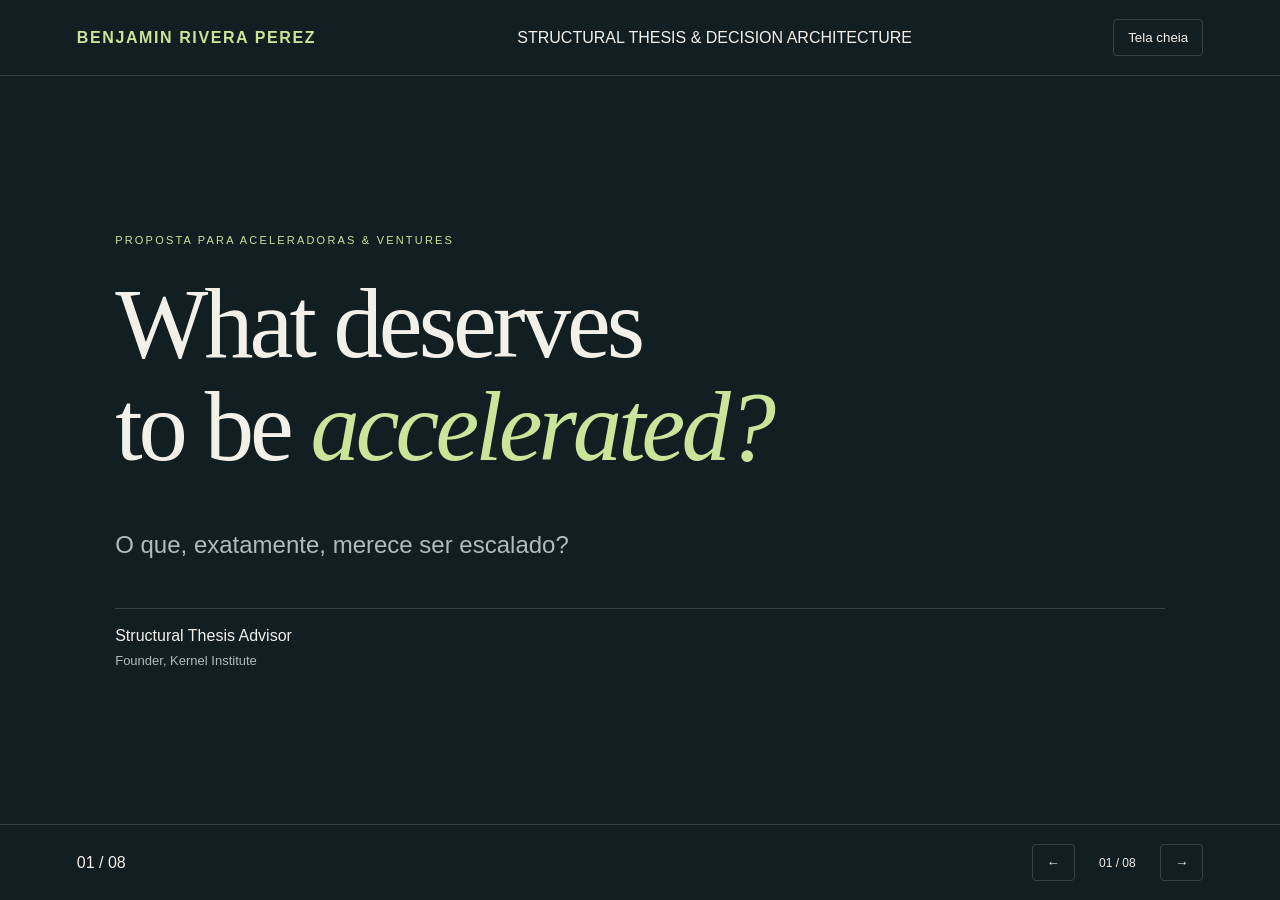
==== index.html @ 0876a804 "feat: publish innovation thesis presentation" ====
<!doctype html>
<html lang="pt-BR">
<head>
<meta charset="utf-8">
<meta name="viewport" content="width=device-width,initial-scale=1">
<meta name="description" content="Benjamin Rivera Perez — Structural Thesis & Decision Architecture">
<title>What deserves to be accelerated? — Benjamin Rivera Perez</title>
<style>
:root{color-scheme:dark;--bg:#111e22;--fg:#f2f0e9;--muted:#aebdbb;--accent:#c9e59a;--line:#344448}
*{box-sizing:border-box}body{margin:0;background:var(--bg);color:var(--fg);font:16px Arial,sans-serif}
header,footer{height:76px;padding:0 6vw;display:flex;align-items:center;justify-content:space-between;border-bottom:1px solid var(--line)}
header b{color:var(--accent);letter-spacing:.1em}header button,footer button{border:1px solid var(--line);background:none;color:var(--fg);padding:10px 14px;border-radius:4px;cursor:pointer}
main{max-width:1500px;margin:auto}.slide{display:none;min-height:calc(100vh - 152px);padding:7vh 9vw;flex-direction:column;justify-content:center;animation:in .25s ease}.slide.active{display:flex}
.k{color:var(--accent);text-transform:uppercase;letter-spacing:.2em;font-size:11px;margin:0 0 24px}
h1,h2{font:400 clamp(42px,6vw,88px)/1.04 Georgia,serif;letter-spacing:-.04em;margin:0 0 24px}h1{font-size:clamp(52px,7.7vw,112px)}
em{color:var(--accent)}p{line-height:1.6}.lead{font-size:clamp(18px,2vw,24px);color:var(--muted);max-width:850px}
.grid{display:grid;grid-template-columns:repeat(3,1fr);gap:28px;margin-top:24px}.card{border-top:1px solid #697e73;padding:20px 0}.card b{color:var(--accent);font:italic 24px Georgia}.card h3{font-size:21px;font-weight:400}.card p{color:var(--muted);font-size:15px}
.pair{display:grid;grid-template-columns:1fr 1fr;gap:50px;margin-top:16px}.row{border-top:1px solid var(--line);padding:15px 0;line-height:1.5}.row span{color:var(--muted)}
.quote{border-left:2px solid var(--accent);padding:14px 24px;margin-top:22px;font:22px/1.5 Georgia,serif;max-width:900px}
.pills{display:flex;flex-wrap:wrap;gap:10px;margin-top:20px}.pills span{border:1px solid #52655e;border-radius:24px;padding:9px 14px;color:var(--muted);font-size:13px}
.small{color:var(--muted);font-size:12px;line-height:1.7}.identity{border-top:1px solid var(--line);padding-top:18px;margin-top:20px}.identity span{display:block;color:var(--muted);margin-top:8px;font-size:13px}
footer{border-top:1px solid var(--line);border-bottom:0}.nav{display:flex;align-items:center;gap:10px}.nav span{font-size:12px;min-width:65px;text-align:center}
@keyframes in{from{opacity:.5;transform:translateY(5px)}to{opacity:1;transform:none}}
@media(max-width:700px){header,footer{padding:0 5vw;height:65px}.slide{padding:35px 7vw;min-height:calc(100vh - 130px)}.grid,.pair{grid-template-columns:1fr;gap:8px}.card{padding:12px 0}.card h3{margin:10px 0}.card p{margin:8px 0}.topline{display:none}}
@media print{header,footer{display:none}.slide,.slide.active{display:flex;min-height:100vh;page-break-after:always}}
</style></head>
<body>
<header><b>BENJAMIN RIVERA PEREZ</b><span class="topline">STRUCTURAL THESIS &amp; DECISION ARCHITECTURE</span><button onclick="document.documentElement.requestFullscreen?.()">Tela cheia</button></header>
<main>
<section class="slide active"><p class="k">Proposta para aceleradoras &amp; ventures</p><h1>What deserves<br>to be <em>accelerated?</em></h1><p class="lead">O que, exatamente, merece ser escalado?</p><div class="identity">Structural Thesis Advisor<span>Founder, Kernel Institute</span></div></section>
<section class="slide"><p class="k">01 / Antes da irreversibilidade</p><h2>Uma hipótese<br>pode virar <em>infraestrutura.</em></h2><p class="lead">Quanto melhor a execução, mais rápido uma premissa equivocada se torna cara, complexa e difícil de remover.</p><div class="grid"><article class="card"><b>01</b><h3>Premissa</h3><p>Uma afirmação sobre o mundo começa a sustentar o negócio.</p></article><article class="card"><b>02</b><h3>Compromisso</h3><p>Produto, processos e capital passam a depender dela.</p></article><article class="card"><b>03</b><h3>Infraestrutura</h3><p>Automação e operação tornam essa premissa difícil de revisar.</p></article></div><div class="quote">O que precisa ser verdade para esta empresa funcionar?</div></section>
<section class="slide"><p class="k">02 / Uma trajetória</p><h2>Três perguntas.<br><em>Uma contribuição.</em></h2><div class="grid"><article class="card"><b>I</b><h3>Should it scale?</h3><p>A tese estrutural merece escalar?</p></article><article class="card"><b>II</b><h3>What can be delegated?</h3><p>O que pode ser delegado preservando independência, prova e responsabilidade?</p></article><article class="card"><b>III</b><h3>How should it be built?</h3><p>Como transformar a tese em arquitetura executável?</p></article></div></section>
<section class="slide"><p class="k">03 / Should it scale?</p><h2>Separar estrutura<br>de <em>narrativa.</em></h2><div class="pair"><div><p class="lead">Tornar explícita a afirmação fundamental que sustenta o negócio.</p><div class="pills"><span>Evidência observada</span><span>Hipótese</span><span>Dependência contextual</span><span>Convenção</span><span>Escolha de design</span></div></div><div><div class="row"><b>Q Stop Criterion</b><br><span>Um critério antes que premissas se tornem capital, software, automação ou infraestrutura.</span></div><div class="row"><b>Q for Venture</b><br><span>Investigar a tese da startup e distinguir structural insight de narrative strength.</span></div></div></div><div class="quote">Há evidência estrutural suficiente para permitir que esta premissa escale?</div><p class="small">Q não pretende prever sucesso empresarial nem substituir as demais dimensões da due diligence.</p></section>
<section class="slide"><p class="k">04 / What can be delegated?</p><h2>Capacidade de executar.<br><em>Legitimidade para decidir.</em></h2><div class="pair"><div><p class="lead">O sistema deve ocupar esta função?</p><div class="row"><span>Pode verificar a própria execução?</span></div><div class="row"><span>Pode controlar o registro usado para prová-la?</span></div><div class="row"><span>Pode julgar conflitos dos quais participa?</span></div></div><div><p class="lead">Arquitetura de verificação</p><div class="row"><span>Separação entre execução, prova e adjudicação.</span></div><div class="row"><span>Independência de funções com conflito de interesse.</span></div><div class="row"><span>Proveniência, reconstrução temporal e accountability.</span></div></div></div><p class="small">Pesquisa: Impossible Delegation · Universal Verification Principle · The Blind Algorithm · Algorithmic Verifiability</p></section>
<section class="slide"><p class="k">05 / How should it be built?</p><h2>Da tese ao<br><em>sistema executável.</em></h2><p class="lead">Quase três décadas em tecnologia e ambientes regulados, conectadas a uma linha própria de pesquisa aplicada.</p><div class="grid"><article class="card"><b>01</b><h3>Entity360</h3><p>Entidades, papéis, relações, condições, estados e tempo.</p></article><article class="card"><b>02</b><h3>MS360</h3><p>Memória organizacional, proveniência e reconstrução de decisões.</p></article><article class="card"><b>03</b><h3>QuipuDB / QuipuKM</h3><p>Arquiteturas para dados, semântica, temporalidade e conhecimento.</p></article></div><div class="quote">Usar implementação para testar aquilo que a pesquisa afirma.</div></section>
<section class="slide"><p class="k">06 / Contribuição à aceleração</p><h2>Uma capacidade para<br><em>a própria aceleradora.</em></h2><div class="grid"><article class="card"><b>Antes</b><h3>Examinar a tese</h3><p>Structural Thesis Review em oportunidades de maior complexidade.</p></article><article class="card"><b>Durante</b><h3>Estruturar com o founder</h3><p>Separar hipótese, arquitetura, delegação e implementação.</p></article><article class="card"><b>Na escala</b><h3>Revisar o compromisso</h3><p>Introduzir um stop criterion antes de incorporar premissas à infraestrutura.</p></article></div><div class="pills"><span>AI &amp; Agentic Systems</span><span>Deep Tech</span><span>HealthTech</span><span>LegalTech / RegTech</span><span>GovTech</span><span>Research-to-Product</span></div></section>
<section class="slide"><p class="k">Structural Thesis Advisor</p><h2>Before building it<br>the right way,<br><em>determine whether it is<br>the right thing to build.</em></h2><div class="identity">Benjamin Rivera Perez<span>Founder, Kernel Institute</span><span>Founder &amp; CEO, Hyperweb Healthtech OÜ</span><span>Technology Executive &amp; Systems Architect, Megaweb Solutions</span></div><p class="small"><a style="color:var(--accent)" href="https://kernel.institute">kernel.institute</a></p></section>
</main>
<footer><span id="title">01 / 08</span><div class="nav"><button id="prev" aria-label="Anterior">←</button><span id="page">01 / 08</span><button id="next" aria-label="Próxima">→</button></div></footer>
<script>
const slides=[...document.querySelectorAll('.slide')];let n=0;function show(i){n=Math.max(0,Math.min(slides.length-1,i));slides.forEach((s,j)=>s.classList.toggle('active',j===n));const x=String(n+1).padStart(2,'0')+' / '+String(slides.length).padStart(2,'0');document.querySelector('#page').textContent=x;document.querySelector('#title').textContent=x;document.querySelector('#prev').disabled=n===0;document.querySelector('#next').disabled=n===slides.length-1;location.hash=n+1}document.querySelector('#prev').onclick=()=>show(n-1);document.querySelector('#next').onclick=()=>show(n+1);document.addEventListener('keydown',e=>{if(e.key==='ArrowRight'||e.key==='PageDown')show(n+1);if(e.key==='ArrowLeft'||e.key==='PageUp')show(n-1);if(e.key==='Home')show(0);if(e.key==='End')show(slides.length-1)});show((parseInt(location.hash.slice(1))||1)-1)
</script></body></html>
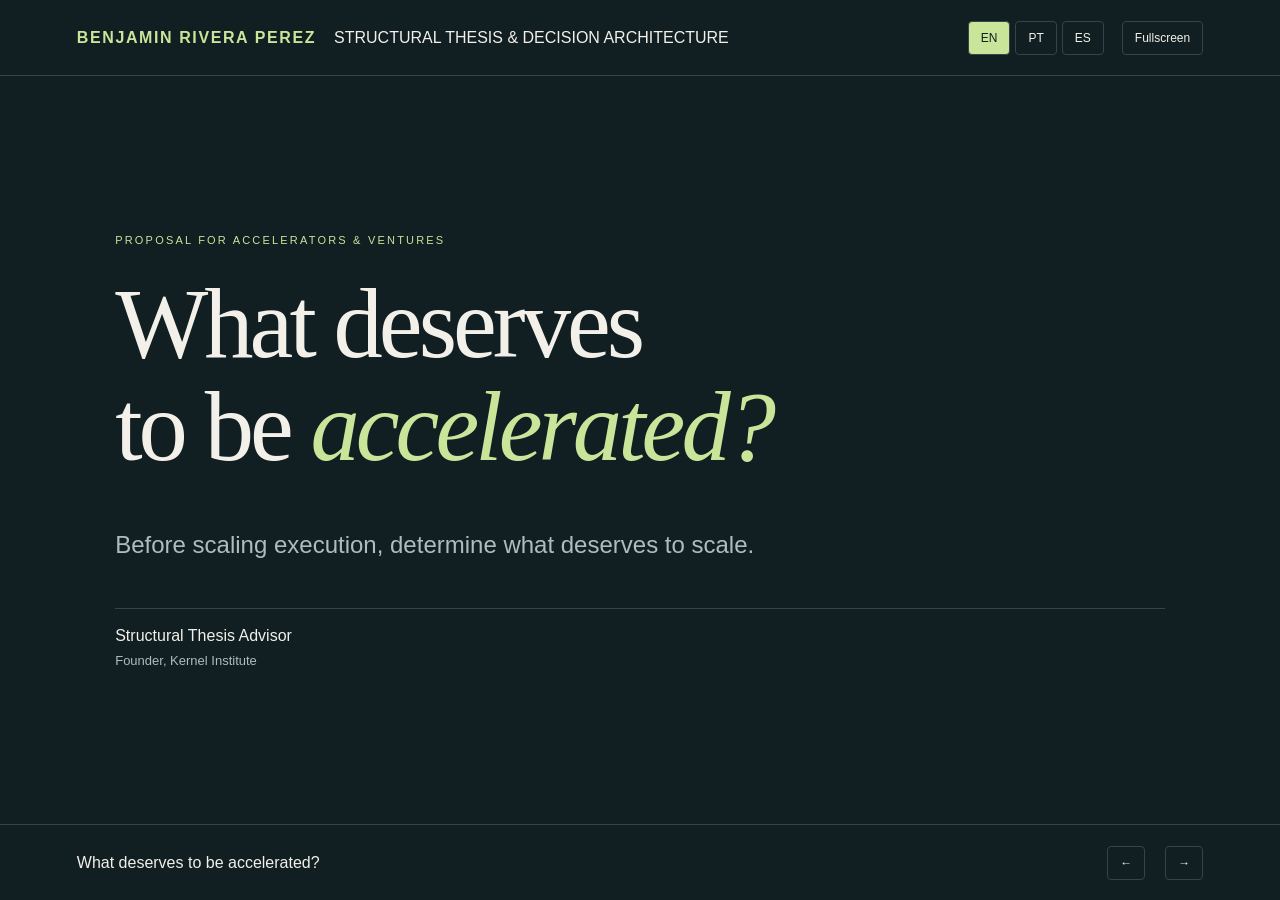
==== commit 3fb16135: "feat: add English Portuguese and Spanish presentations" ====
--- a/index.html
+++ b/index.html
@@ -1,42 +1 @@
-<!doctype html>
-<html lang="pt-BR">
-<head>
-<meta charset="utf-8">
-<meta name="viewport" content="width=device-width,initial-scale=1">
-<meta name="description" content="Benjamin Rivera Perez — Structural Thesis & Decision Architecture">
-<title>What deserves to be accelerated? — Benjamin Rivera Perez</title>
-<style>
-:root{color-scheme:dark;--bg:#111e22;--fg:#f2f0e9;--muted:#aebdbb;--accent:#c9e59a;--line:#344448}
-*{box-sizing:border-box}body{margin:0;background:var(--bg);color:var(--fg);font:16px Arial,sans-serif}
-header,footer{height:76px;padding:0 6vw;display:flex;align-items:center;justify-content:space-between;border-bottom:1px solid var(--line)}
-header b{color:var(--accent);letter-spacing:.1em}header button,footer button{border:1px solid var(--line);background:none;color:var(--fg);padding:10px 14px;border-radius:4px;cursor:pointer}
-main{max-width:1500px;margin:auto}.slide{display:none;min-height:calc(100vh - 152px);padding:7vh 9vw;flex-direction:column;justify-content:center;animation:in .25s ease}.slide.active{display:flex}
-.k{color:var(--accent);text-transform:uppercase;letter-spacing:.2em;font-size:11px;margin:0 0 24px}
-h1,h2{font:400 clamp(42px,6vw,88px)/1.04 Georgia,serif;letter-spacing:-.04em;margin:0 0 24px}h1{font-size:clamp(52px,7.7vw,112px)}
-em{color:var(--accent)}p{line-height:1.6}.lead{font-size:clamp(18px,2vw,24px);color:var(--muted);max-width:850px}
-.grid{display:grid;grid-template-columns:repeat(3,1fr);gap:28px;margin-top:24px}.card{border-top:1px solid #697e73;padding:20px 0}.card b{color:var(--accent);font:italic 24px Georgia}.card h3{font-size:21px;font-weight:400}.card p{color:var(--muted);font-size:15px}
-.pair{display:grid;grid-template-columns:1fr 1fr;gap:50px;margin-top:16px}.row{border-top:1px solid var(--line);padding:15px 0;line-height:1.5}.row span{color:var(--muted)}
-.quote{border-left:2px solid var(--accent);padding:14px 24px;margin-top:22px;font:22px/1.5 Georgia,serif;max-width:900px}
-.pills{display:flex;flex-wrap:wrap;gap:10px;margin-top:20px}.pills span{border:1px solid #52655e;border-radius:24px;padding:9px 14px;color:var(--muted);font-size:13px}
-.small{color:var(--muted);font-size:12px;line-height:1.7}.identity{border-top:1px solid var(--line);padding-top:18px;margin-top:20px}.identity span{display:block;color:var(--muted);margin-top:8px;font-size:13px}
-footer{border-top:1px solid var(--line);border-bottom:0}.nav{display:flex;align-items:center;gap:10px}.nav span{font-size:12px;min-width:65px;text-align:center}
-@keyframes in{from{opacity:.5;transform:translateY(5px)}to{opacity:1;transform:none}}
-@media(max-width:700px){header,footer{padding:0 5vw;height:65px}.slide{padding:35px 7vw;min-height:calc(100vh - 130px)}.grid,.pair{grid-template-columns:1fr;gap:8px}.card{padding:12px 0}.card h3{margin:10px 0}.card p{margin:8px 0}.topline{display:none}}
-@media print{header,footer{display:none}.slide,.slide.active{display:flex;min-height:100vh;page-break-after:always}}
-</style></head>
-<body>
-<header><b>BENJAMIN RIVERA PEREZ</b><span class="topline">STRUCTURAL THESIS &amp; DECISION ARCHITECTURE</span><button onclick="document.documentElement.requestFullscreen?.()">Tela cheia</button></header>
-<main>
-<section class="slide active"><p class="k">Proposta para aceleradoras &amp; ventures</p><h1>What deserves<br>to be <em>accelerated?</em></h1><p class="lead">O que, exatamente, merece ser escalado?</p><div class="identity">Structural Thesis Advisor<span>Founder, Kernel Institute</span></div></section>
-<section class="slide"><p class="k">01 / Antes da irreversibilidade</p><h2>Uma hipótese<br>pode virar <em>infraestrutura.</em></h2><p class="lead">Quanto melhor a execução, mais rápido uma premissa equivocada se torna cara, complexa e difícil de remover.</p><div class="grid"><article class="card"><b>01</b><h3>Premissa</h3><p>Uma afirmação sobre o mundo começa a sustentar o negócio.</p></article><article class="card"><b>02</b><h3>Compromisso</h3><p>Produto, processos e capital passam a depender dela.</p></article><article class="card"><b>03</b><h3>Infraestrutura</h3><p>Automação e operação tornam essa premissa difícil de revisar.</p></article></div><div class="quote">O que precisa ser verdade para esta empresa funcionar?</div></section>
-<section class="slide"><p class="k">02 / Uma trajetória</p><h2>Três perguntas.<br><em>Uma contribuição.</em></h2><div class="grid"><article class="card"><b>I</b><h3>Should it scale?</h3><p>A tese estrutural merece escalar?</p></article><article class="card"><b>II</b><h3>What can be delegated?</h3><p>O que pode ser delegado preservando independência, prova e responsabilidade?</p></article><article class="card"><b>III</b><h3>How should it be built?</h3><p>Como transformar a tese em arquitetura executável?</p></article></div></section>
-<section class="slide"><p class="k">03 / Should it scale?</p><h2>Separar estrutura<br>de <em>narrativa.</em></h2><div class="pair"><div><p class="lead">Tornar explícita a afirmação fundamental que sustenta o negócio.</p><div class="pills"><span>Evidência observada</span><span>Hipótese</span><span>Dependência contextual</span><span>Convenção</span><span>Escolha de design</span></div></div><div><div class="row"><b>Q Stop Criterion</b><br><span>Um critério antes que premissas se tornem capital, software, automação ou infraestrutura.</span></div><div class="row"><b>Q for Venture</b><br><span>Investigar a tese da startup e distinguir structural insight de narrative strength.</span></div></div></div><div class="quote">Há evidência estrutural suficiente para permitir que esta premissa escale?</div><p class="small">Q não pretende prever sucesso empresarial nem substituir as demais dimensões da due diligence.</p></section>
-<section class="slide"><p class="k">04 / What can be delegated?</p><h2>Capacidade de executar.<br><em>Legitimidade para decidir.</em></h2><div class="pair"><div><p class="lead">O sistema deve ocupar esta função?</p><div class="row"><span>Pode verificar a própria execução?</span></div><div class="row"><span>Pode controlar o registro usado para prová-la?</span></div><div class="row"><span>Pode julgar conflitos dos quais participa?</span></div></div><div><p class="lead">Arquitetura de verificação</p><div class="row"><span>Separação entre execução, prova e adjudicação.</span></div><div class="row"><span>Independência de funções com conflito de interesse.</span></div><div class="row"><span>Proveniência, reconstrução temporal e accountability.</span></div></div></div><p class="small">Pesquisa: Impossible Delegation · Universal Verification Principle · The Blind Algorithm · Algorithmic Verifiability</p></section>
-<section class="slide"><p class="k">05 / How should it be built?</p><h2>Da tese ao<br><em>sistema executável.</em></h2><p class="lead">Quase três décadas em tecnologia e ambientes regulados, conectadas a uma linha própria de pesquisa aplicada.</p><div class="grid"><article class="card"><b>01</b><h3>Entity360</h3><p>Entidades, papéis, relações, condições, estados e tempo.</p></article><article class="card"><b>02</b><h3>MS360</h3><p>Memória organizacional, proveniência e reconstrução de decisões.</p></article><article class="card"><b>03</b><h3>QuipuDB / QuipuKM</h3><p>Arquiteturas para dados, semântica, temporalidade e conhecimento.</p></article></div><div class="quote">Usar implementação para testar aquilo que a pesquisa afirma.</div></section>
-<section class="slide"><p class="k">06 / Contribuição à aceleração</p><h2>Uma capacidade para<br><em>a própria aceleradora.</em></h2><div class="grid"><article class="card"><b>Antes</b><h3>Examinar a tese</h3><p>Structural Thesis Review em oportunidades de maior complexidade.</p></article><article class="card"><b>Durante</b><h3>Estruturar com o founder</h3><p>Separar hipótese, arquitetura, delegação e implementação.</p></article><article class="card"><b>Na escala</b><h3>Revisar o compromisso</h3><p>Introduzir um stop criterion antes de incorporar premissas à infraestrutura.</p></article></div><div class="pills"><span>AI &amp; Agentic Systems</span><span>Deep Tech</span><span>HealthTech</span><span>LegalTech / RegTech</span><span>GovTech</span><span>Research-to-Product</span></div></section>
-<section class="slide"><p class="k">Structural Thesis Advisor</p><h2>Before building it<br>the right way,<br><em>determine whether it is<br>the right thing to build.</em></h2><div class="identity">Benjamin Rivera Perez<span>Founder, Kernel Institute</span><span>Founder &amp; CEO, Hyperweb Healthtech OÜ</span><span>Technology Executive &amp; Systems Architect, Megaweb Solutions</span></div><p class="small"><a style="color:var(--accent)" href="https://kernel.institute">kernel.institute</a></p></section>
-</main>
-<footer><span id="title">01 / 08</span><div class="nav"><button id="prev" aria-label="Anterior">←</button><span id="page">01 / 08</span><button id="next" aria-label="Próxima">→</button></div></footer>
-<script>
-const slides=[...document.querySelectorAll('.slide')];let n=0;function show(i){n=Math.max(0,Math.min(slides.length-1,i));slides.forEach((s,j)=>s.classList.toggle('active',j===n));const x=String(n+1).padStart(2,'0')+' / '+String(slides.length).padStart(2,'0');document.querySelector('#page').textContent=x;document.querySelector('#title').textContent=x;document.querySelector('#prev').disabled=n===0;document.querySelector('#next').disabled=n===slides.length-1;location.hash=n+1}document.querySelector('#prev').onclick=()=>show(n-1);document.querySelector('#next').onclick=()=>show(n+1);document.addEventListener('keydown',e=>{if(e.key==='ArrowRight'||e.key==='PageDown')show(n+1);if(e.key==='ArrowLeft'||e.key==='PageUp')show(n-1);if(e.key==='Home')show(0);if(e.key==='End')show(slides.length-1)});show((parseInt(location.hash.slice(1))||1)-1)
-</script></body></html>+<!doctype html><html lang="en"><head><meta charset="utf-8"><meta name="viewport" content="width=device-width,initial-scale=1"><title>What deserves to be accelerated?</title><link rel="stylesheet" href="presentation.css"></head><body><header><b id="brand"></b><span id="topline"></span><nav id="language"></nav><button id="fullscreen">Fullscreen</button></header><main id="slides"></main><footer><span id="title"></span><div><button id="prev">←</button><span id="counter"></span><button id="next">→</button></div></footer><script src="presentation.js"></script><script>render('en')</script></body></html>
--- a/presentation.css
+++ b/presentation.css
@@ -0,0 +1 @@
+:root{color-scheme:dark;--bg:#111e22;--fg:#f2f0e9;--muted:#aebdbb;--accent:#c9e59a;--line:#344448;font-family:Arial,sans-serif}*{box-sizing:border-box}body{margin:0;background:var(--bg);color:var(--fg);font-size:16px}header,footer{min-height:76px;padding:0 6vw;display:flex;align-items:center;justify-content:space-between;gap:18px;border-bottom:1px solid var(--line)}header b{color:var(--accent);letter-spacing:.1em}header button,footer button,#language a{border:1px solid var(--line);background:none;color:var(--fg);padding:9px 12px;border-radius:4px;cursor:pointer;text-decoration:none;font-size:12px}#language{display:flex;gap:5px;margin-left:auto}#language a.active{background:var(--accent);color:var(--bg)}main{max-width:1500px;margin:auto}.slide{display:none;min-height:calc(100vh - 152px);padding:7vh 9vw;flex-direction:column;justify-content:center;animation:in .25s ease}.slide.active{display:flex}.k{color:var(--accent);text-transform:uppercase;letter-spacing:.2em;font-size:11px;margin:0 0 24px}h1,h2{font:400 clamp(42px,6vw,88px)/1.04 Georgia,serif;letter-spacing:-.04em;margin:0 0 24px}h1{font-size:clamp(52px,7.7vw,112px)}em{color:var(--accent)}p{line-height:1.6}.lead{font-size:clamp(18px,2vw,24px);color:var(--muted);max-width:850px}.grid{display:grid;grid-template-columns:repeat(3,1fr);gap:28px;margin-top:24px}.card{border-top:1px solid #697e73;padding:20px 0}.card b{color:var(--accent);font:italic 24px Georgia}.card h3{font-size:21px;font-weight:400}.card p{color:var(--muted);font-size:15px}.quote{border-left:2px solid var(--accent);padding:14px 24px;margin-top:22px;font:22px/1.5 Georgia,serif;max-width:900px}.identity{border-top:1px solid var(--line);padding-top:18px;margin-top:20px}.identity span{display:block;color:var(--muted);margin-top:8px;font-size:13px}.small{color:var(--muted);font-size:12px;line-height:1.7}footer{border-top:1px solid var(--line);border-bottom:0}footer div{display:flex;align-items:center;gap:10px}@keyframes in{from{opacity:.5;transform:translateY(5px)}to{opacity:1;transform:none}}@media(max-width:700px){header,footer{padding:0 5vw;min-height:65px}.slide{padding:35px 7vw;min-height:calc(100vh - 130px)}.grid{grid-template-columns:1fr;gap:8px}header>span{display:none}#language{margin-left:auto}}@media print{header,footer{display:none}.slide,.slide.active{display:flex;min-height:100vh;page-break-after:always}}
